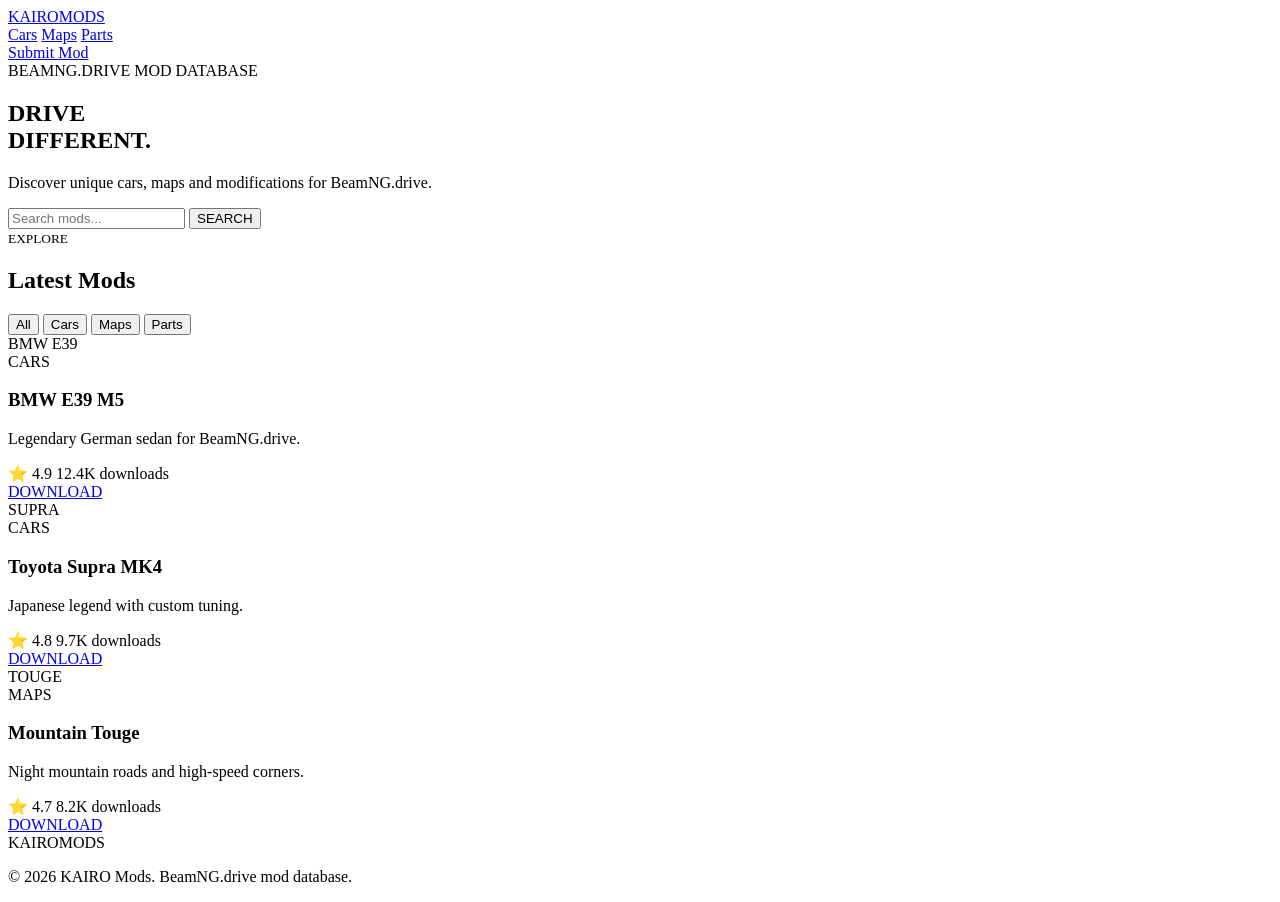
==== index.html @ 05fa918d "Create index.html" ====
<!DOCTYPE html>
<html lang="en">
<head>
    <meta charset="UTF-8">
    <meta name="viewport" content="width=device-width, initial-scale=1.0">

    <title>KAIRO Mods — BeamNG.drive Mods</title>
    <meta name="description" content="KAIRO Mods — BeamNG.drive cars, maps and modifications.">

    <link rel="stylesheet" href="style.css">
</head>

<body>

<header class="header">

    <a href="/" class="logo">
        KAIRO<span>MODS</span>
    </a>

    <nav>
        <a href="#cars">Cars</a>
        <a href="#maps">Maps</a>
        <a href="#parts">Parts</a>
    </nav>

    <a href="#mods" class="submit-btn">
        Submit Mod
    </a>

</header>


<main>

<section class="hero">

    <div class="hero-content">

        <div class="badge">
            BEAMNG.DRIVE MOD DATABASE
        </div>

        <h1>
            DRIVE<br>
            <span>DIFFERENT.</span>
        </h1>

        <p>
            Discover unique cars, maps and modifications
            for BeamNG.drive.
        </p>

        <div class="search-box">
            <input
                id="search"
                type="text"
                placeholder="Search mods..."
            >

            <button onclick="searchMods()">
                SEARCH
            </button>
        </div>

    </div>

</section>


<section class="mods-section" id="mods">

    <div class="section-title">

        <div>
            <small>EXPLORE</small>
            <h2>Latest Mods</h2>
        </div>

        <div class="filter">
            <button class="active" onclick="filterMods('all')">
                All
            </button>

            <button onclick="filterMods('cars')">
                Cars
            </button>

            <button onclick="filterMods('maps')">
                Maps
            </button>

            <button onclick="filterMods('parts')">
                Parts
            </button>
        </div>

    </div>


    <div class="mods-grid">


        <article class="mod-card" data-category="cars">

            <div class="mod-image">
                <div class="placeholder">
                    BMW E39
                </div>
            </div>

            <div class="mod-info">

                <div class="category">
                    CARS
                </div>

                <h3>
                    BMW E39 M5
                </h3>

                <p>
                    Legendary German sedan for BeamNG.drive.
                </p>

                <div class="mod-bottom">

                    <span>
                        ⭐ 4.9
                    </span>

                    <span>
                        12.4K downloads
                    </span>

                </div>

                <a
                    href="https://modsfire.com/"
                    target="_blank"
                    class="download"
                >
                    DOWNLOAD
                </a>

            </div>

        </article>


        <article class="mod-card" data-category="cars">

            <div class="mod-image">
                <div class="placeholder">
                    SUPRA
                </div>
            </div>

            <div class="mod-info">

                <div class="category">
                    CARS
                </div>

                <h3>
                    Toyota Supra MK4
                </h3>

                <p>
                    Japanese legend with custom tuning.
                </p>

                <div class="mod-bottom">

                    <span>
                        ⭐ 4.8
                    </span>

                    <span>
                        9.7K downloads
                    </span>

                </div>

                <a
                    href="https://modsfire.com/"
                    target="_blank"
                    class="download"
                >
                    DOWNLOAD
                </a>

            </div>

        </article>


        <article class="mod-card" data-category="maps">

            <div class="mod-image">
                <div class="placeholder">
                    TOUGE
                </div>
            </div>

            <div class="mod-info">

                <div class="category">
                    MAPS
                </div>

                <h3>
                    Mountain Touge
                </h3>

                <p>
                    Night mountain roads and high-speed corners.
                </p>

                <div class="mod-bottom">

                    <span>
                        ⭐ 4.7
                    </span>

                    <span>
                        8.2K downloads
                    </span>

                </div>

                <a
                    href="https://modsfire.com/"
                    target="_blank"
                    class="download"
                >
                    DOWNLOAD
                </a>

            </div>

        </article>


    </div>

</section>

</main>


<footer>

    <div class="logo">
        KAIRO<span>MODS</span>
    </div>

    <p>
        © 2026 KAIRO Mods. BeamNG.drive mod database.
    </p>

</footer>


<script src="script.js"></script>

</body>
</html>
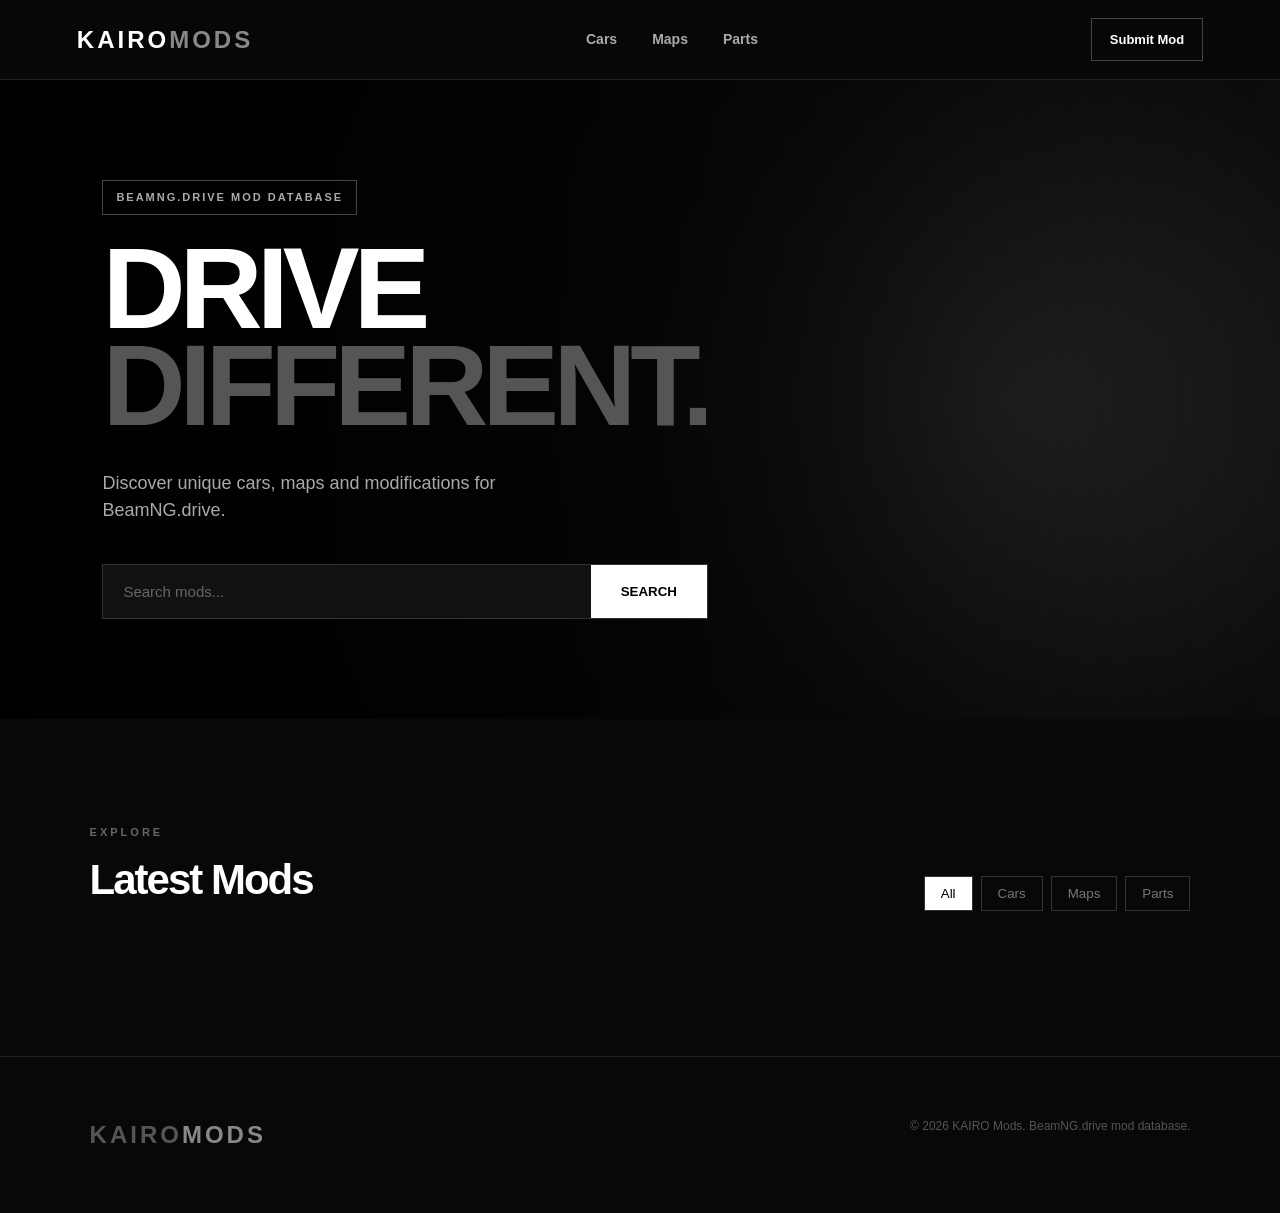
==== commit 0fff374e: "Update index.html" ====
--- a/index.html
+++ b/index.html
@@ -98,151 +98,7 @@
     </div>
 
 
-    <div class="mods-grid">
-
-
-        <article class="mod-card" data-category="cars">
-
-            <div class="mod-image">
-                <div class="placeholder">
-                    BMW E39
-                </div>
-            </div>
-
-            <div class="mod-info">
-
-                <div class="category">
-                    CARS
-                </div>
-
-                <h3>
-                    BMW E39 M5
-                </h3>
-
-                <p>
-                    Legendary German sedan for BeamNG.drive.
-                </p>
-
-                <div class="mod-bottom">
-
-                    <span>
-                        ⭐ 4.9
-                    </span>
-
-                    <span>
-                        12.4K downloads
-                    </span>
-
-                </div>
-
-                <a
-                    href="https://modsfire.com/"
-                    target="_blank"
-                    class="download"
-                >
-                    DOWNLOAD
-                </a>
-
-            </div>
-
-        </article>
-
-
-        <article class="mod-card" data-category="cars">
-
-            <div class="mod-image">
-                <div class="placeholder">
-                    SUPRA
-                </div>
-            </div>
-
-            <div class="mod-info">
-
-                <div class="category">
-                    CARS
-                </div>
-
-                <h3>
-                    Toyota Supra MK4
-                </h3>
-
-                <p>
-                    Japanese legend with custom tuning.
-                </p>
-
-                <div class="mod-bottom">
-
-                    <span>
-                        ⭐ 4.8
-                    </span>
-
-                    <span>
-                        9.7K downloads
-                    </span>
-
-                </div>
-
-                <a
-                    href="https://modsfire.com/"
-                    target="_blank"
-                    class="download"
-                >
-                    DOWNLOAD
-                </a>
-
-            </div>
-
-        </article>
-
-
-        <article class="mod-card" data-category="maps">
-
-            <div class="mod-image">
-                <div class="placeholder">
-                    TOUGE
-                </div>
-            </div>
-
-            <div class="mod-info">
-
-                <div class="category">
-                    MAPS
-                </div>
-
-                <h3>
-                    Mountain Touge
-                </h3>
-
-                <p>
-                    Night mountain roads and high-speed corners.
-                </p>
-
-                <div class="mod-bottom">
-
-                    <span>
-                        ⭐ 4.7
-                    </span>
-
-                    <span>
-                        8.2K downloads
-                    </span>
-
-                </div>
-
-                <a
-                    href="https://modsfire.com/"
-                    target="_blank"
-                    class="download"
-                >
-                    DOWNLOAD
-                </a>
-
-            </div>
-
-        </article>
-
-
-    </div>
+    <div class="mods-grid" id="modsGrid"></div>
 
 </section>
 
--- a/style.css
+++ b/style.css
@@ -0,0 +1,432 @@
+* {
+    margin: 0;
+    padding: 0;
+    box-sizing: border-box;
+}
+
+html {
+    scroll-behavior: smooth;
+}
+
+body {
+    font-family: Arial, Helvetica, sans-serif;
+    background: #080808;
+    color: #ffffff;
+    line-height: 1.5;
+}
+
+a {
+    color: inherit;
+    text-decoration: none;
+}
+
+
+/* HEADER */
+
+.header {
+    height: 80px;
+    padding: 0 6%;
+    display: flex;
+    align-items: center;
+    justify-content: space-between;
+
+    background: rgba(8, 8, 8, 0.92);
+    border-bottom: 1px solid #222;
+
+    position: sticky;
+    top: 0;
+    z-index: 100;
+}
+
+.logo {
+    font-size: 24px;
+    font-weight: 900;
+    letter-spacing: 3px;
+}
+
+.logo span {
+    color: #888;
+}
+
+.header nav {
+    display: flex;
+    gap: 35px;
+}
+
+.header nav a {
+    color: #aaa;
+    font-size: 14px;
+    font-weight: 700;
+    transition: 0.2s;
+}
+
+.header nav a:hover {
+    color: white;
+}
+
+.submit-btn {
+    border: 1px solid #444;
+    padding: 11px 18px;
+    font-size: 13px;
+    font-weight: 700;
+    transition: 0.2s;
+}
+
+.submit-btn:hover {
+    background: white;
+    color: black;
+}
+
+
+/* HERO */
+
+.hero {
+    min-height: 620px;
+
+    display: flex;
+    align-items: center;
+
+    padding: 100px 8%;
+
+    background:
+        linear-gradient(
+            90deg,
+            rgba(0,0,0,0.95) 0%,
+            rgba(0,0,0,0.75) 45%,
+            rgba(0,0,0,0.25) 100%
+        ),
+        radial-gradient(
+            circle at 80% 50%,
+            #333 0%,
+            #111 35%,
+            #080808 70%
+        );
+}
+
+.hero-content {
+    max-width: 750px;
+}
+
+.badge {
+    display: inline-block;
+
+    border: 1px solid #444;
+    padding: 8px 13px;
+
+    font-size: 11px;
+    font-weight: 800;
+    letter-spacing: 2px;
+
+    color: #aaa;
+
+    margin-bottom: 25px;
+}
+
+.hero h1 {
+    font-size: clamp(60px, 9vw, 125px);
+    line-height: 0.85;
+    letter-spacing: -6px;
+    font-weight: 900;
+}
+
+.hero h1 span {
+    color: #555;
+}
+
+.hero p {
+    margin-top: 35px;
+
+    max-width: 500px;
+
+    color: #aaa;
+    font-size: 18px;
+}
+
+
+/* SEARCH */
+
+.search-box {
+    display: flex;
+
+    max-width: 650px;
+
+    margin-top: 40px;
+
+    border: 1px solid #333;
+    background: #111;
+}
+
+.search-box input {
+    flex: 1;
+
+    padding: 18px 20px;
+
+    background: transparent;
+    border: none;
+    outline: none;
+
+    color: white;
+
+    font-size: 15px;
+}
+
+.search-box input::placeholder {
+    color: #666;
+}
+
+.search-box button {
+    padding: 0 30px;
+
+    border: none;
+
+    background: white;
+    color: black;
+
+    font-weight: 900;
+
+    cursor: pointer;
+
+    transition: 0.2s;
+}
+
+.search-box button:hover {
+    background: #ccc;
+}
+
+
+/* MODS */
+
+.mods-section {
+    padding: 100px 7%;
+}
+
+.section-title {
+    display: flex;
+    justify-content: space-between;
+    align-items: end;
+
+    margin-bottom: 45px;
+}
+
+.section-title small {
+    color: #666;
+    font-size: 11px;
+    font-weight: 900;
+    letter-spacing: 3px;
+}
+
+.section-title h2 {
+    margin-top: 5px;
+
+    font-size: 42px;
+    letter-spacing: -2px;
+}
+
+.filter {
+    display: flex;
+    gap: 8px;
+}
+
+.filter button {
+    padding: 9px 16px;
+
+    border: 1px solid #333;
+    background: transparent;
+
+    color: #777;
+
+    cursor: pointer;
+}
+
+.filter button:hover,
+.filter button.active {
+    background: white;
+    color: black;
+}
+
+
+/* GRID */
+
+.mods-grid {
+    display: grid;
+
+    grid-template-columns:
+        repeat(3, minmax(0, 1fr));
+
+    gap: 25px;
+}
+
+
+/* CARD */
+
+.mod-card {
+    background: #101010;
+
+    border: 1px solid #222;
+
+    overflow: hidden;
+
+    transition:
+        transform 0.25s,
+        border-color 0.25s;
+}
+
+.mod-card:hover {
+    transform: translateY(-6px);
+
+    border-color: #555;
+}
+
+.mod-image {
+    height: 260px;
+
+    display: flex;
+    align-items: center;
+    justify-content: center;
+
+    background:
+        radial-gradient(
+            circle,
+            #333 0%,
+            #191919 40%,
+            #0d0d0d 80%
+        );
+}
+
+.placeholder {
+    font-size: 40px;
+
+    font-weight: 900;
+
+    letter-spacing: -2px;
+
+    color: #444;
+}
+
+.mod-info {
+    padding: 25px;
+}
+
+.category {
+    color: #666;
+
+    font-size: 10px;
+
+    font-weight: 900;
+
+    letter-spacing: 2px;
+}
+
+.mod-info h3 {
+    margin-top: 7px;
+
+    font-size: 25px;
+}
+
+.mod-info p {
+    margin-top: 10px;
+
+    color: #777;
+
+    font-size: 14px;
+}
+
+.mod-bottom {
+    display: flex;
+
+    justify-content: space-between;
+
+    margin-top: 20px;
+
+    padding-bottom: 20px;
+
+    border-bottom: 1px solid #222;
+
+    color: #777;
+
+    font-size: 12px;
+}
+
+.download {
+    display: block;
+
+    margin-top: 18px;
+
+    padding: 14px;
+
+    text-align: center;
+
+    background: white;
+
+    color: black;
+
+    font-size: 12px;
+
+    font-weight: 900;
+
+    letter-spacing: 1px;
+
+    transition: 0.2s;
+}
+
+.download:hover {
+    background: #ccc;
+}
+
+
+/* FOOTER */
+
+footer {
+    padding: 60px 7%;
+
+    border-top: 1px solid #222;
+
+    display: flex;
+
+    justify-content: space-between;
+
+    color: #555;
+
+    font-size: 12px;
+}
+
+
+/* MOBILE */
+
+@media (max-width: 900px) {
+
+    .header {
+        padding: 0 5%;
+    }
+
+    .header nav {
+        display: none;
+    }
+
+    .hero {
+        padding: 80px 6%;
+    }
+
+    .mods-section {
+        padding: 70px 5%;
+    }
+
+    .mods-grid {
+        grid-template-columns: 1fr;
+    }
+
+    .section-title {
+        align-items: start;
+        flex-direction: column;
+        gap: 25px;
+    }
+
+    .filter {
+        flex-wrap: wrap;
+    }
+
+    footer {
+        flex-direction: column;
+        gap: 20px;
+    }
+}
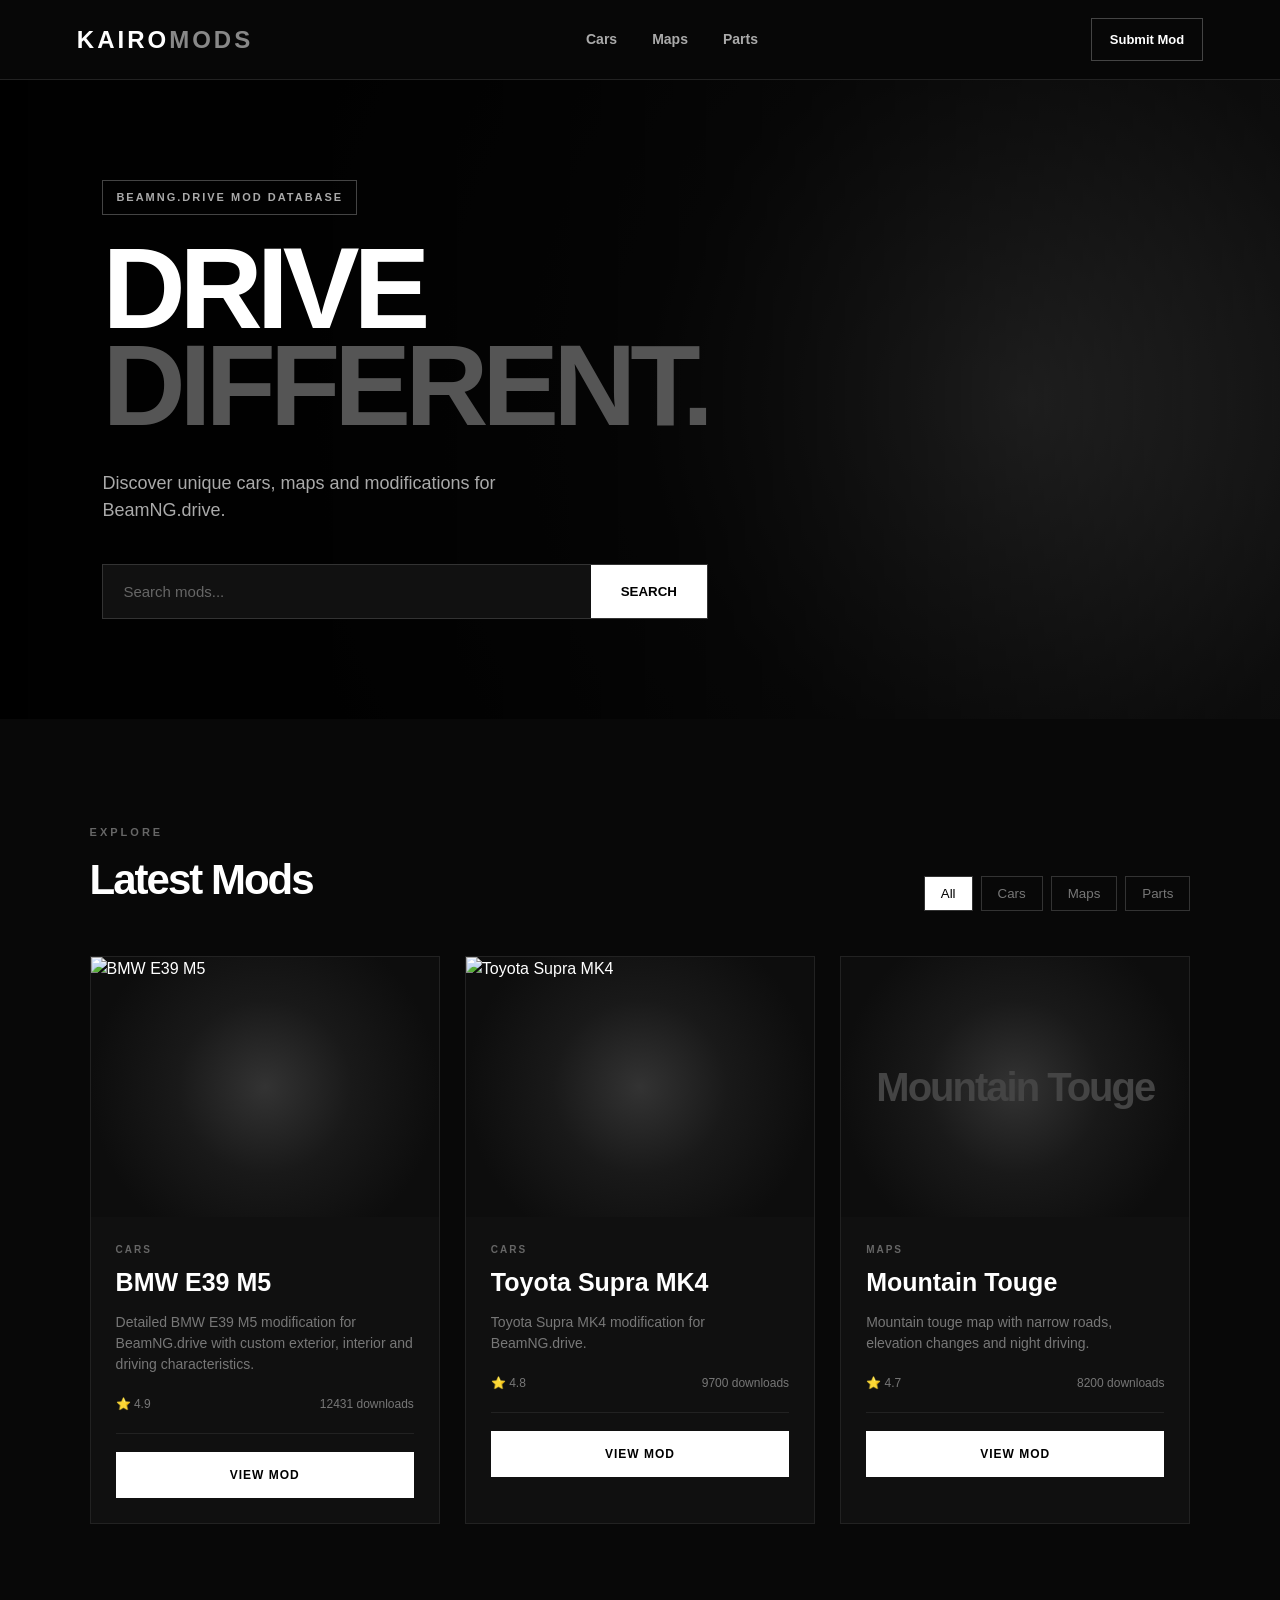
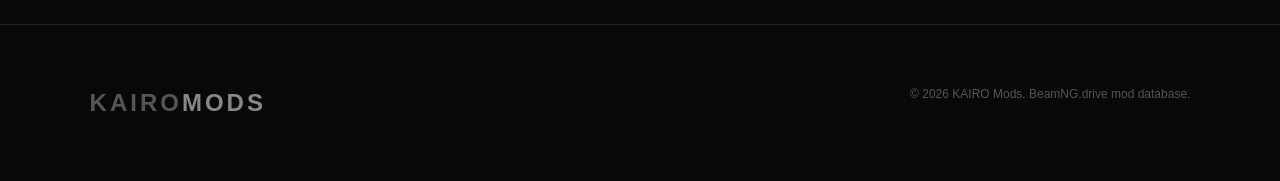
==== commit fc6fcdff: "Update index.html" ====
--- a/index.html
+++ b/index.html
@@ -77,22 +77,34 @@
             <h2>Latest Mods</h2>
         </div>
 
-        <div class="filter">
-            <button class="active" onclick="filterMods('all')">
-                All
-            </button>
+       <div class="filter">
 
-            <button onclick="filterMods('cars')">
-                Cars
-            </button>
+    <button
+        class="active"
+        onclick="filterMods('all', this)"
+    >
+        All
+    </button>
 
-            <button onclick="filterMods('maps')">
-                Maps
-            </button>
+    <button
+        onclick="filterMods('cars', this)"
+    >
+        Cars
+    </button>
 
-            <button onclick="filterMods('parts')">
-                Parts
-            </button>
+    <button
+        onclick="filterMods('maps', this)"
+    >
+        Maps
+    </button>
+
+    <button
+        onclick="filterMods('parts', this)"
+    >
+        Parts
+    </button>
+
+</div>
         </div>
 
     </div>
--- a/style.css
+++ b/style.css
@@ -292,6 +292,24 @@
             #0d0d0d 80%
         );
 }
+.mod-image {
+    position: relative;
+    overflow: hidden;
+}
+
+.mod-image img {
+    transition: transform 0.4s;
+}
+
+.mod-card:hover .mod-image img {
+    transform: scale(1.05);
+}
+.mod-image img {
+    width: 100%;
+    height: 100%;
+    object-fit: cover;
+    display: block;
+}
 
 .placeholder {
     font-size: 40px;
@@ -430,3 +448,475 @@
         gap: 20px;
     }
 }
+/* MOD PAGE */
+
+.mod-hero {
+    min-height: 620px;
+
+    display: grid;
+
+    grid-template-columns:
+        1.2fr 1fr;
+
+    gap: 60px;
+
+    align-items: center;
+
+    padding: 80px 7%;
+
+    border-bottom: 1px solid #222;
+}
+
+
+.mod-hero-image {
+
+    height: 500px;
+
+    overflow: hidden;
+
+    background:
+        radial-gradient(
+            circle,
+            #333,
+            #111 65%
+        );
+
+}
+
+
+.mod-hero-image img {
+
+    width: 100%;
+    height: 100%;
+
+    object-fit: cover;
+
+}
+
+
+.big-placeholder {
+
+    width: 100%;
+    height: 100%;
+
+    display: flex;
+
+    justify-content: center;
+    align-items: center;
+
+    color: #444;
+
+    font-size: 70px;
+
+    font-weight: 900;
+
+    text-align: center;
+
+}
+
+
+.mod-hero-info h1 {
+
+    margin-top: 10px;
+
+    font-size:
+        clamp(45px, 6vw, 90px);
+
+    line-height: 0.9;
+
+    letter-spacing: -4px;
+
+}
+
+
+.mod-description {
+
+    margin-top: 30px;
+
+    color: #888;
+
+    font-size: 17px;
+
+    max-width: 600px;
+
+}
+
+
+.mod-stats {
+
+    display: grid;
+
+    grid-template-columns:
+        repeat(3, 1fr);
+
+    gap: 10px;
+
+    margin-top: 40px;
+
+}
+
+
+.mod-stats div {
+
+    border: 1px solid #222;
+
+    padding: 18px;
+
+    background: #0e0e0e;
+
+}
+
+
+.mod-stats span,
+.info-grid span {
+
+    display: block;
+
+    color: #555;
+
+    font-size: 9px;
+
+    font-weight: 900;
+
+    letter-spacing: 2px;
+
+}
+
+
+.mod-stats strong {
+
+    display: block;
+
+    margin-top: 7px;
+
+    font-size: 16px;
+
+}
+
+
+.big-download {
+
+    display: flex;
+
+    justify-content: space-between;
+
+    align-items: center;
+
+    margin-top: 25px;
+
+    padding: 20px 25px;
+
+    background: white;
+
+    color: black;
+
+    font-size: 14px;
+
+    font-weight: 900;
+
+}
+
+
+.big-download small {
+
+    font-size: 9px;
+
+    color: #666;
+
+}
+
+
+.mod-details {
+
+    padding: 90px 7%;
+
+}
+
+
+.details-content {
+
+    max-width: 900px;
+
+}
+
+
+.details-content h2 {
+
+    margin-top: 50px;
+
+    margin-bottom: 20px;
+
+    font-size: 30px;
+
+}
+
+
+.details-content p {
+
+    color: #777;
+
+    font-size: 16px;
+
+}
+
+
+.info-grid {
+
+    display: grid;
+
+    grid-template-columns:
+        repeat(4, 1fr);
+
+    gap: 10px;
+
+}
+
+
+.info-grid div {
+
+    padding: 20px;
+
+    background: #101010;
+
+    border: 1px solid #222;
+
+}
+
+
+.info-grid strong {
+
+    display: block;
+
+    margin-top: 8px;
+
+}
+
+
+.error-page {
+
+    min-height: 600px;
+
+    display: flex;
+
+    flex-direction: column;
+
+    align-items: center;
+
+    justify-content: center;
+
+    text-align: center;
+
+}
+
+
+.error-page h1 {
+
+    font-size: 120px;
+
+}
+
+
+.error-page p {
+
+    color: #777;
+
+    margin-bottom: 30px;
+
+}
+
+
+
+@media (max-width: 900px) {
+
+    .mod-hero {
+
+        grid-template-columns: 1fr;
+
+        padding: 50px 5%;
+
+    }
+
+
+    .mod-hero-image {
+
+        height: 350px;
+
+    }
+
+
+    .mod-stats {
+
+        grid-template-columns: 1fr;
+
+    }
+
+
+    .info-grid {
+
+        grid-template-columns:
+            repeat(2, 1fr);
+
+    }
+
+}
+/* SPECS */
+
+.specs {
+
+    display: grid;
+
+    grid-template-columns:
+        repeat(3, 1fr);
+
+    gap: 10px;
+
+}
+
+
+.specs div {
+
+    background: #101010;
+
+    border: 1px solid #222;
+
+    padding: 25px;
+
+}
+
+
+.specs span {
+
+    display: block;
+
+    color: #555;
+
+    font-size: 9px;
+
+    font-weight: 900;
+
+    letter-spacing: 2px;
+
+}
+
+
+.specs strong {
+
+    display: block;
+
+    margin-top: 8px;
+
+    font-size: 20px;
+
+}
+
+
+/* FEATURES */
+
+.features {
+
+    display: grid;
+
+    grid-template-columns:
+        repeat(2, 1fr);
+
+    gap: 10px;
+
+}
+
+
+.feature {
+
+    padding: 18px;
+
+    background: #101010;
+
+    border: 1px solid #222;
+
+    color: #aaa;
+
+}
+
+
+/* CHANGELOG */
+
+.changelog {
+
+    border-left: 1px solid #333;
+
+    padding-left: 25px;
+
+    color: #777;
+
+}
+
+
+.changelog div {
+
+    margin-bottom: 12px;
+
+}
+
+
+/* FINAL DOWNLOAD */
+
+.final-download {
+
+    display: flex;
+
+    justify-content: space-between;
+
+    align-items: center;
+
+    margin-top: 70px;
+
+    padding: 25px 30px;
+
+    background: white;
+
+    color: black;
+
+    font-size: 15px;
+
+    font-weight: 900;
+
+}
+
+
+.final-download span {
+
+    color: #777;
+
+    font-size: 10px;
+
+    letter-spacing: 2px;
+
+}
+
+
+@media (max-width: 900px) {
+
+    .specs {
+
+        grid-template-columns: 1fr;
+
+    }
+
+
+    .features {
+
+        grid-template-columns: 1fr;
+
+    }
+
+
+    .final-download {
+
+        flex-direction: column;
+
+        gap: 10px;
+
+        text-align: center;
+
+    }
+
+}
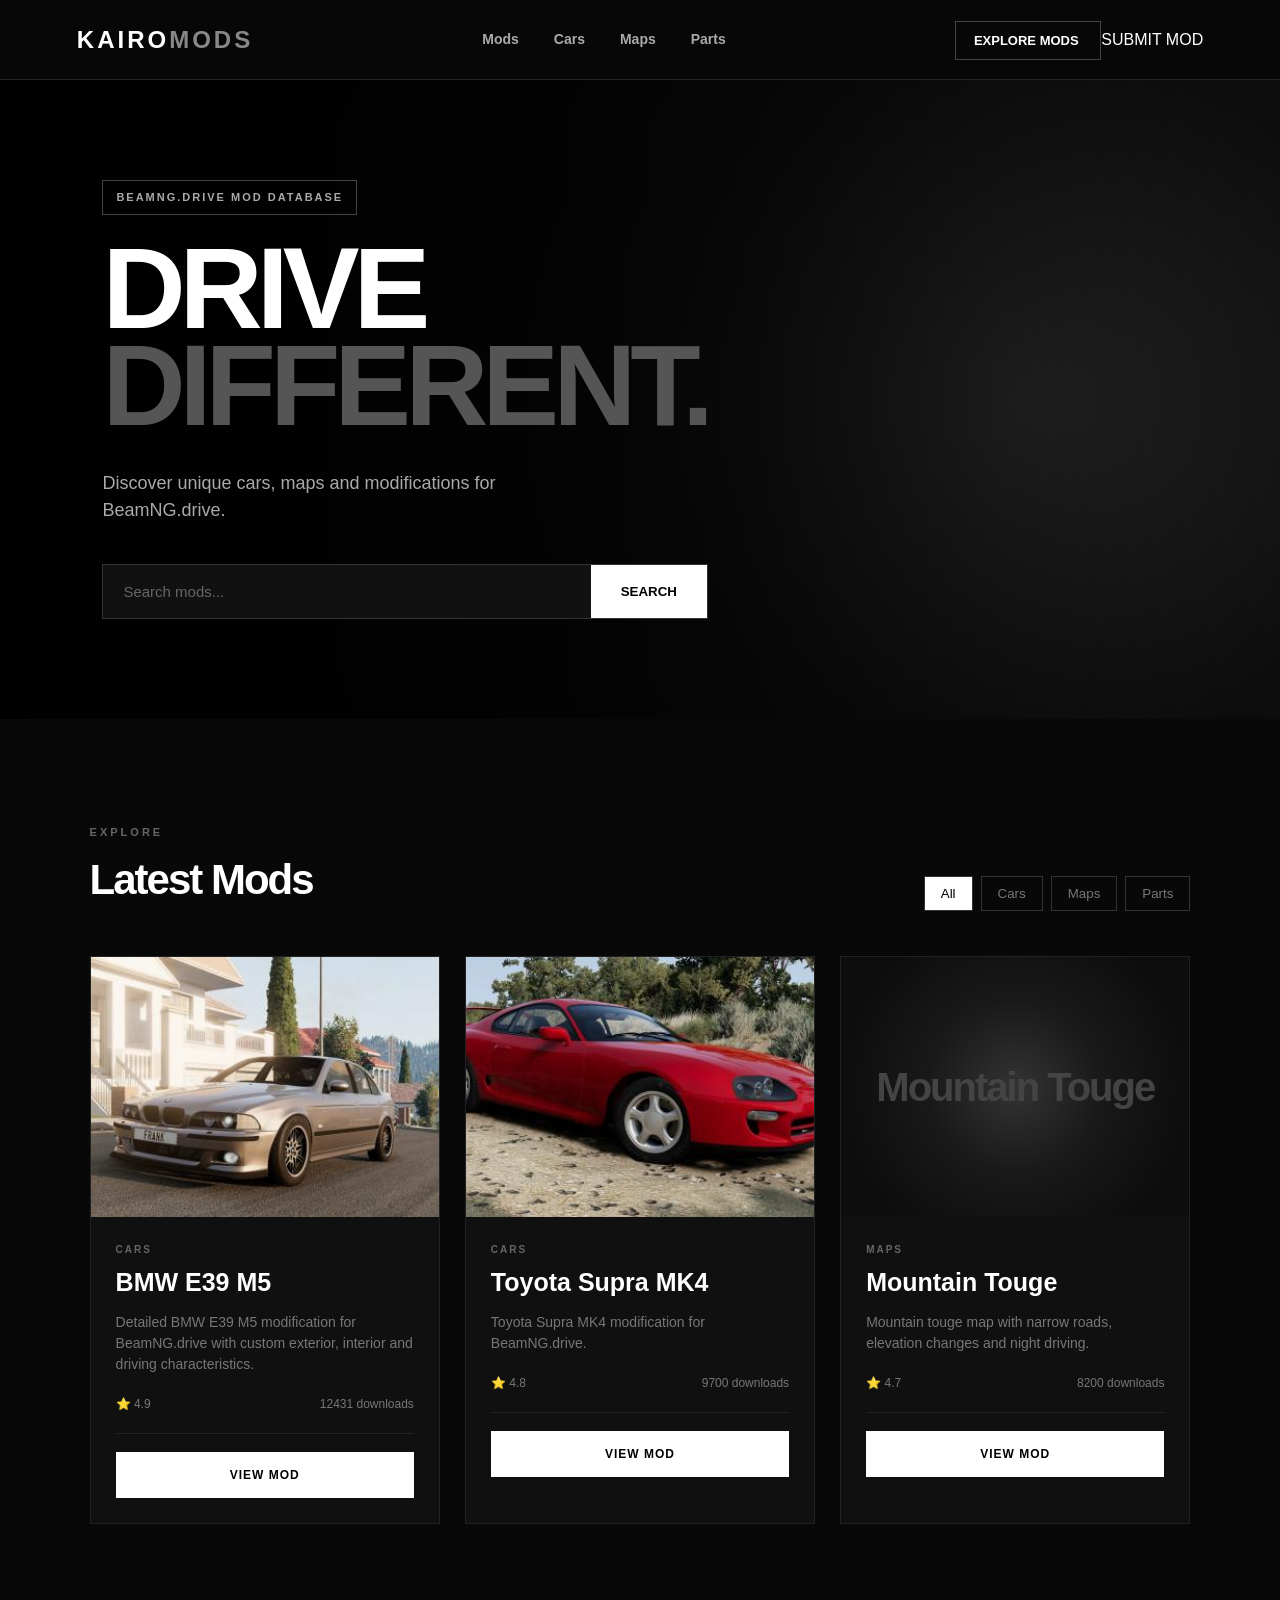
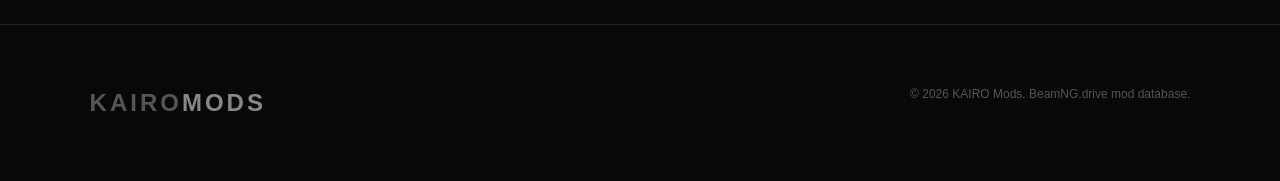
==== commit dcabd69c: "Update index.html" ====
--- a/index.html
+++ b/index.html
@@ -18,15 +18,37 @@
         KAIRO<span>MODS</span>
     </a>
 
-    <nav>
-        <a href="#cars">Cars</a>
-        <a href="#maps">Maps</a>
-        <a href="#parts">Parts</a>
+    <nav class="main-nav">
+
+        <a href="/#mods">
+            Mods
+        </a>
+
+        <a href="/#cars">
+            Cars
+        </a>
+
+        <a href="/#maps">
+            Maps
+        </a>
+
+        <a href="/#parts">
+            Parts
+        </a>
+
     </nav>
 
-    <a href="#mods" class="submit-btn">
-        Submit Mod
-    </a>
+    <div class="header-actions">
+
+        <a href="/#mods" class="submit-btn">
+            EXPLORE MODS
+        </a>
+
+        <a href="/submit/" class="submit-outline">
+            SUBMIT MOD
+        </a>
+
+    </div>
 
 </header>
 
--- a/style.css
+++ b/style.css
@@ -920,3 +920,267 @@
     }
 
 }
+/* MOD BACK */
+
+.mod-back {
+    max-width: 1200px;
+    margin: 30px auto 0;
+    padding: 0 25px;
+}
+
+.mod-back a {
+    color: #666;
+    text-decoration: none;
+    font-size: 11px;
+    font-weight: 900;
+    letter-spacing: 2px;
+    transition: 0.2s;
+}
+
+.mod-back a:hover {
+    color: white;
+}
+
+
+/* TAGS */
+
+.tags {
+    display: flex;
+    flex-wrap: wrap;
+    gap: 8px;
+    margin: 25px 0;
+}
+
+.tag {
+    padding: 8px 12px;
+    background: #111;
+    border: 1px solid #252525;
+    color: #888;
+    font-size: 9px;
+    font-weight: 900;
+    letter-spacing: 1px;
+    text-transform: uppercase;
+}
+
+
+/* SCREENSHOTS */
+
+.screenshots {
+    display: grid;
+    grid-template-columns: repeat(2, 1fr);
+    gap: 10px;
+    margin-bottom: 60px;
+}
+
+.screenshot {
+    overflow: hidden;
+    background: #101010;
+    border: 1px solid #222;
+}
+
+.screenshot img {
+    display: block;
+    width: 100%;
+    height: 320px;
+    object-fit: cover;
+    transition: transform 0.4s;
+}
+
+.screenshot:hover img {
+    transform: scale(1.03);
+}
+
+
+/* INSTALLATION */
+
+.installation {
+    display: flex;
+    flex-direction: column;
+    gap: 10px;
+    margin-bottom: 60px;
+}
+
+.installation-step {
+    display: flex;
+    align-items: center;
+    gap: 20px;
+    padding: 18px 20px;
+    background: #101010;
+    border: 1px solid #222;
+}
+
+.installation-step span {
+    color: #555;
+    font-size: 12px;
+    font-weight: 900;
+}
+
+.installation-step p {
+    margin: 0;
+    color: #aaa;
+}
+
+
+/* MOBILE */
+
+@media (max-width: 700px) {
+
+    .screenshots {
+        grid-template-columns: 1fr;
+    }
+
+    .screenshot img {
+        height: 240px;
+    }
+
+    .mod-back {
+        padding: 0 15px;
+    }
+
+}
+/* LIGHTBOX */
+
+.lightbox {
+    position: fixed;
+    inset: 0;
+    z-index: 9999;
+
+    display: flex;
+    align-items: center;
+    justify-content: center;
+
+    background: rgba(0, 0, 0, 0.96);
+
+    padding: 40px;
+}
+
+
+.lightbox-content {
+    width: min(1200px, 90vw);
+    height: 85vh;
+
+    display: flex;
+    align-items: center;
+    justify-content: center;
+}
+
+
+.lightbox-content img {
+    max-width: 100%;
+    max-height: 100%;
+
+    object-fit: contain;
+
+    user-select: none;
+}
+
+
+/* BUTTONS */
+
+.lightbox button {
+    position: absolute;
+
+    border: 0;
+    background: transparent;
+
+    color: white;
+
+    cursor: pointer;
+
+    z-index: 2;
+
+    font-family: inherit;
+}
+
+
+.lightbox-close {
+    top: 20px;
+    right: 30px;
+
+    font-size: 42px;
+    font-weight: 300;
+}
+
+
+.lightbox-prev,
+.lightbox-next {
+    top: 50%;
+
+    transform: translateY(-50%);
+
+    width: 60px;
+    height: 80px;
+
+    font-size: 40px;
+
+    background: rgba(255,255,255,0.05) !important;
+
+    transition: 0.2s;
+}
+
+
+.lightbox-prev:hover,
+.lightbox-next:hover {
+    background: rgba(255,255,255,0.12) !important;
+}
+
+
+.lightbox-prev {
+    left: 25px;
+}
+
+
+.lightbox-next {
+    right: 25px;
+}
+
+
+/* CLICKABLE IMAGES */
+
+.screenshot {
+    cursor: zoom-in;
+}
+
+
+/* MOBILE */
+
+@media (max-width: 700px) {
+
+    .lightbox {
+        padding: 15px;
+    }
+
+
+    .lightbox-content {
+        width: 100%;
+        height: 80vh;
+    }
+
+
+    .lightbox-prev,
+    .lightbox-next {
+        width: 45px;
+        height: 60px;
+
+        font-size: 28px;
+    }
+
+
+    .lightbox-prev {
+        left: 5px;
+    }
+
+
+    .lightbox-next {
+        right: 5px;
+    }
+
+
+    .lightbox-close {
+        top: 5px;
+        right: 15px;
+
+        font-size: 35px;
+    }
+
+}
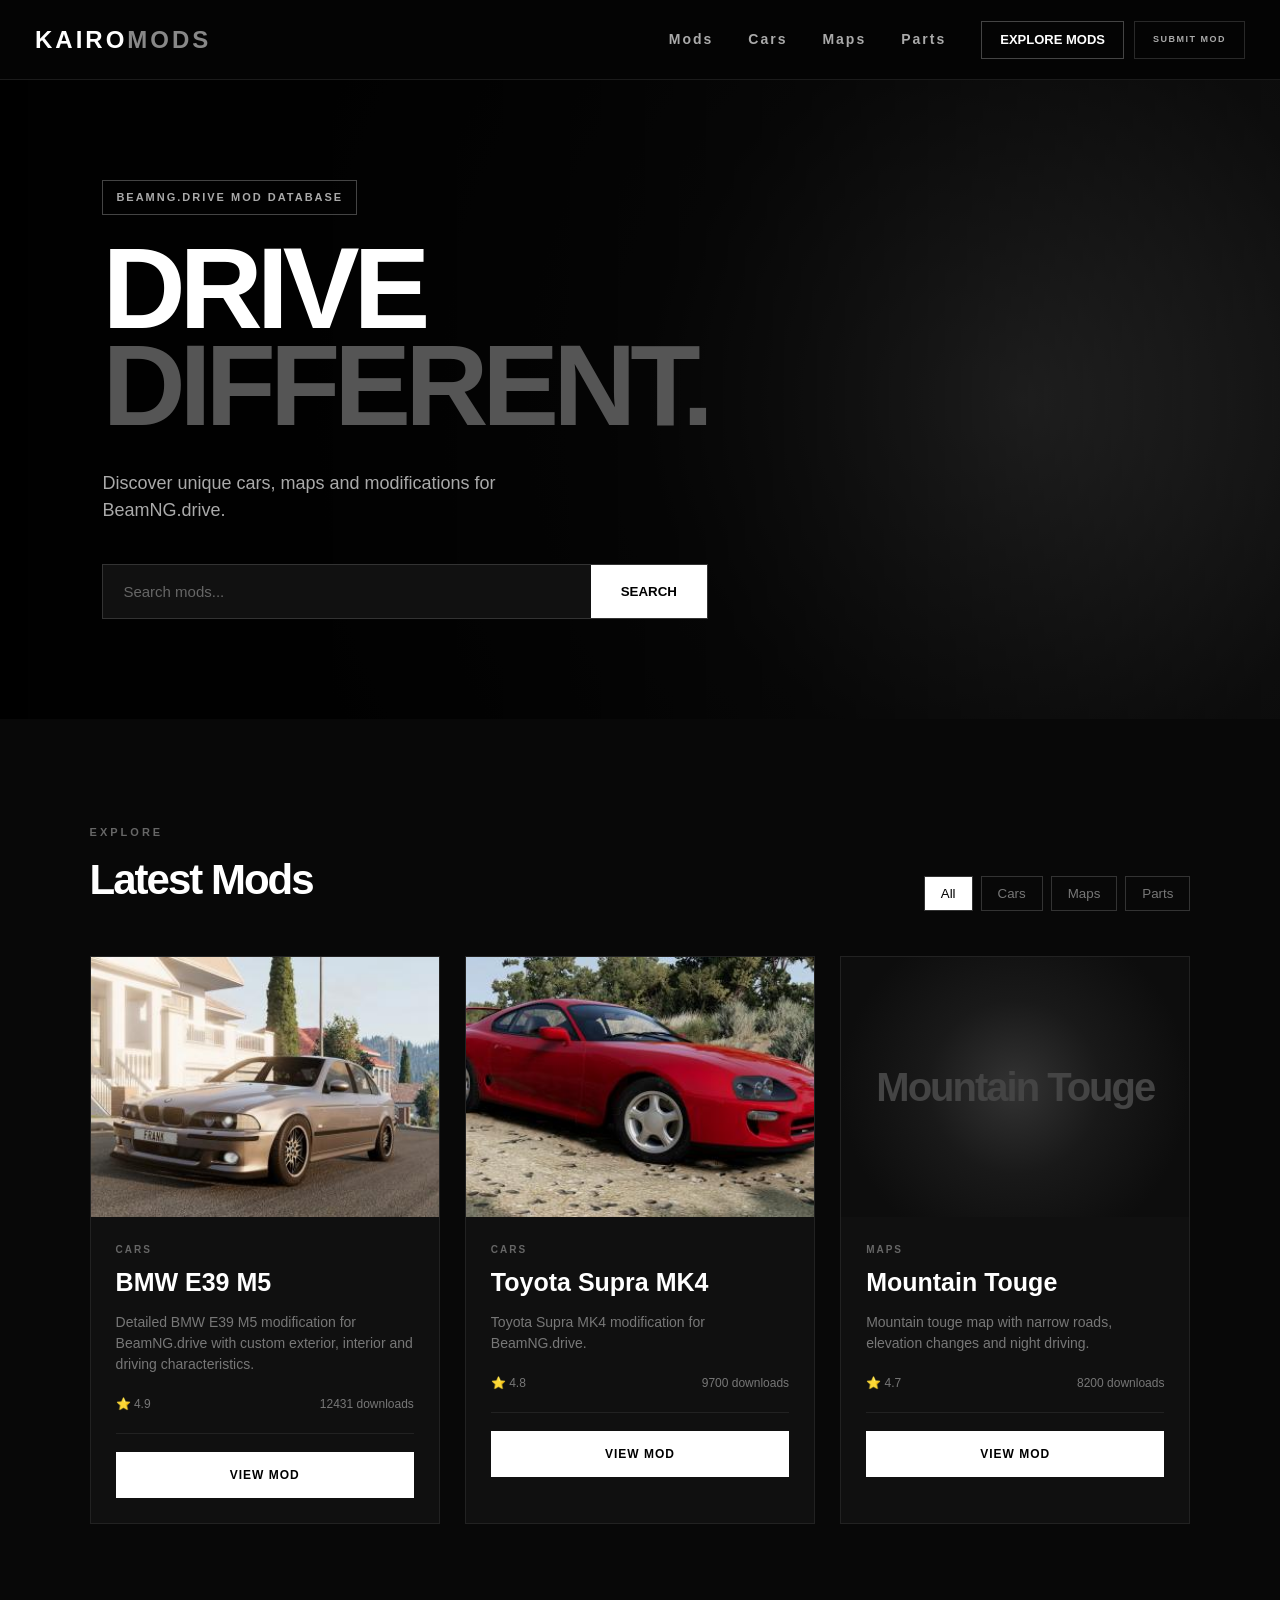
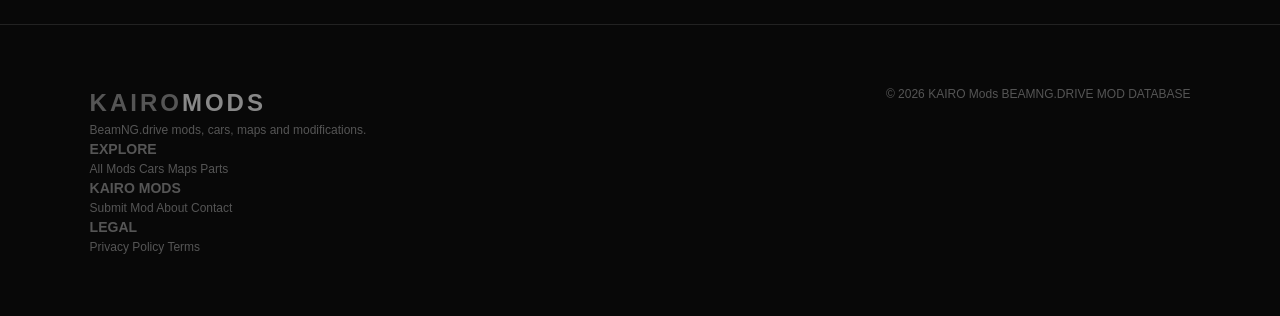
==== commit 3090bff0: "Update index.html" ====
--- a/index.html
+++ b/index.html
@@ -139,15 +139,94 @@
 </main>
 
 
-<footer>
-
-    <div class="logo">
-        KAIRO<span>MODS</span>
-    </div>
-
-    <p>
-        © 2026 KAIRO Mods. BeamNG.drive mod database.
-    </p>
+<footer class="site-footer">
+
+    <div class="footer-main">
+
+        <div class="footer-brand">
+
+            <a href="/" class="logo">
+                KAIRO<span>MODS</span>
+            </a>
+
+            <p>
+                BeamNG.drive mods, cars, maps and
+                modifications.
+            </p>
+
+        </div>
+
+
+        <div class="footer-column">
+
+            <h3>EXPLORE</h3>
+
+            <a href="/#mods">
+                All Mods
+            </a>
+
+            <a href="/#cars">
+                Cars
+            </a>
+
+            <a href="/#maps">
+                Maps
+            </a>
+
+            <a href="/#parts">
+                Parts
+            </a>
+
+        </div>
+
+
+        <div class="footer-column">
+
+            <h3>KAIRO MODS</h3>
+
+            <a href="/submit/">
+                Submit Mod
+            </a>
+
+            <a href="/about/">
+                About
+            </a>
+
+            <a href="/contact/">
+                Contact
+            </a>
+
+        </div>
+
+
+        <div class="footer-column">
+
+            <h3>LEGAL</h3>
+
+            <a href="/privacy/">
+                Privacy Policy
+            </a>
+
+            <a href="/terms/">
+                Terms
+            </a>
+
+        </div>
+
+    </div>
+
+
+    <div class="footer-bottom">
+
+        <span>
+            © 2026 KAIRO Mods
+        </span>
+
+        <span>
+            BEAMNG.DRIVE MOD DATABASE
+        </span>
+
+    </div>
 
 </footer>
 
--- a/style.css
+++ b/style.css
@@ -1184,3 +1184,163 @@
     }
 
 }
+
+/* =========================
+   HEADER V2
+========================= */
+
+.header {
+    position: sticky;
+    top: 0;
+    z-index: 1000;
+
+    display: flex;
+    align-items: center;
+    justify-content: space-between;
+
+    min-height: 76px;
+    padding: 0 35px;
+
+    background: rgba(5, 5, 5, 0.92);
+    border-bottom: 1px solid #1b1b1b;
+
+    backdrop-filter: blur(14px);
+    -webkit-backdrop-filter: blur(14px);
+}
+
+.header .logo {
+    flex-shrink: 0;
+}
+
+.main-nav {
+    display: flex;
+    align-items: center;
+    gap: 30px;
+    margin-left: auto;
+    margin-right: 35px;
+}
+
+.main-nav a {
+    position: relative;
+
+    color: #777;
+    text-decoration: none;
+
+    font-size: 10px;
+    font-weight: 900;
+    letter-spacing: 2px;
+
+    transition: color 0.2s ease;
+}
+
+.main-nav a:hover {
+    color: #fff;
+}
+
+.main-nav a::after {
+    content: "";
+
+    position: absolute;
+    left: 0;
+    bottom: -8px;
+
+    width: 0;
+    height: 1px;
+
+    background: #fff;
+
+    transition: width 0.2s ease;
+}
+
+.main-nav a:hover::after {
+    width: 100%;
+}
+
+.header-actions {
+    display: flex;
+    align-items: center;
+    gap: 10px;
+}
+
+.header-actions .submit-btn {
+    display: flex;
+    align-items: center;
+    justify-content: center;
+
+    min-height: 38px;
+    padding: 0 18px;
+
+    text-decoration: none;
+}
+
+.submit-outline {
+    display: flex;
+    align-items: center;
+    justify-content: center;
+
+    min-height: 38px;
+    padding: 0 18px;
+
+    border: 1px solid #292929;
+
+    color: #aaa;
+    text-decoration: none;
+
+    font-size: 9px;
+    font-weight: 900;
+    letter-spacing: 1.5px;
+
+    transition: 0.2s ease;
+}
+
+.submit-outline:hover {
+    border-color: #666;
+    color: #fff;
+    background: #111;
+}
+
+
+/* =========================
+   HEADER MOBILE
+========================= */
+
+@media (max-width: 850px) {
+
+    .header {
+        padding: 0 20px;
+    }
+
+    .main-nav {
+        gap: 15px;
+        margin-right: 15px;
+    }
+
+    .main-nav a {
+        font-size: 9px;
+    }
+
+    .header-actions .submit-btn {
+        display: none;
+    }
+
+}
+
+
+@media (max-width: 600px) {
+
+    .header {
+        min-height: 65px;
+        padding: 0 15px;
+    }
+
+    .main-nav {
+        display: none;
+    }
+
+    .submit-outline {
+        min-height: 34px;
+        padding: 0 12px;
+        font-size: 8px;
+    }
+
+}
